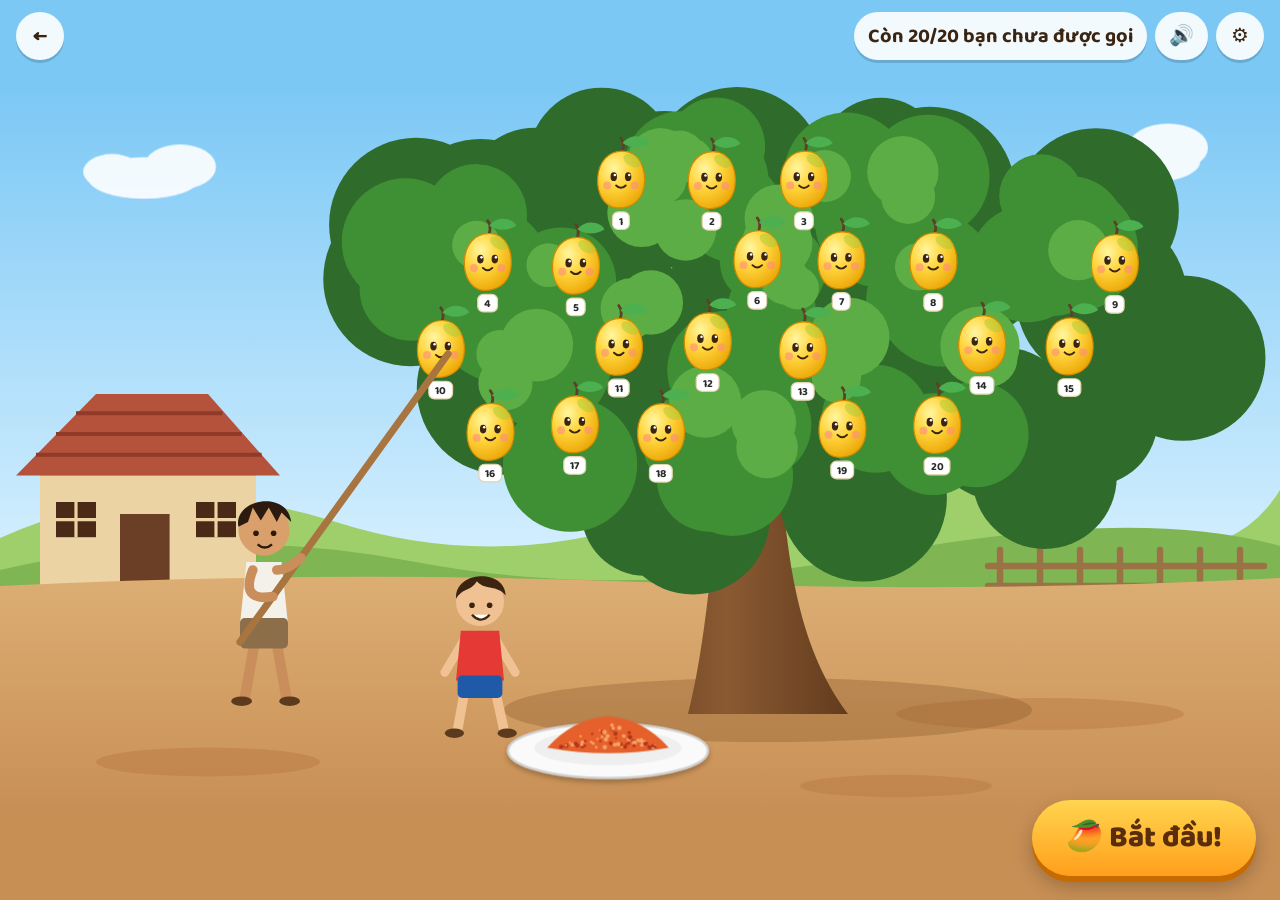
==== docs/games/xoai/index.html @ c963adde "Add mango tree picker game" ====
<!doctype html>
<html lang="vi">
<head>
<meta charset="utf-8">
<meta name="viewport" content="width=device-width, initial-scale=1">
<title>Xoài rụng rồi!</title>
<link rel="icon" href="data:,">
<link rel="preconnect" href="https://fonts.googleapis.com">
<link rel="preconnect" href="https://fonts.gstatic.com" crossorigin>
<link href="https://fonts.googleapis.com/css2?family=Baloo+2:wght@500;700;800&display=swap" rel="stylesheet">
<link rel="stylesheet" href="style.css">
</head>
<body>
<svg id="scene" viewBox="0 0 1600 900" preserveAspectRatio="xMidYMid meet">
  <defs>
    <linearGradient id="sky" x1="0" y1="0" x2="0" y2="1">
      <stop offset="0" stop-color="#7cc8f5"/>
      <stop offset="1" stop-color="#d9f1ff"/>
    </linearGradient>
    <linearGradient id="ground" x1="0" y1="0" x2="0" y2="1">
      <stop offset="0" stop-color="#dcae74"/>
      <stop offset="1" stop-color="#c88f55"/>
    </linearGradient>
    <linearGradient id="trunk" x1="0" y1="0" x2="1" y2="0">
      <stop offset="0" stop-color="#5a3519"/>
      <stop offset=".45" stop-color="#8a5a32"/>
      <stop offset="1" stop-color="#4d2c13"/>
    </linearGradient>
    <radialGradient id="mango" cx=".35" cy=".3" r=".8">
      <stop offset="0" stop-color="#fff6a0"/>
      <stop offset=".45" stop-color="#ffd43b"/>
      <stop offset="1" stop-color="#e9a000"/>
    </radialGradient>
    <filter id="glow" x="-50%" y="-50%" width="200%" height="200%">
      <feDropShadow dx="0" dy="0" stdDeviation="8" flood-color="#fff59d" flood-opacity="1"/>
    </filter>
    <filter id="soft" x="-20%" y="-20%" width="140%" height="140%">
      <feDropShadow dx="0" dy="4" stdDeviation="3" flood-color="#000" flood-opacity=".25"/>
    </filter>
  </defs>

  <rect width="1600" height="620" fill="url(#sky)"/>
  <g fill="#fff" opacity=".9">
    <g transform="translate(180 110)"><ellipse rx="70" ry="26"/><ellipse cx="45" cy="-14" rx="45" ry="28"/><ellipse cx="-40" cy="-8" rx="36" ry="22"/></g>
    <g transform="translate(1420 90)"><ellipse rx="80" ry="28"/><ellipse cx="40" cy="-18" rx="50" ry="30"/><ellipse cx="-46" cy="-6" rx="38" ry="22"/></g>
    <g transform="translate(760 60) scale(.7)"><ellipse rx="70" ry="26"/><ellipse cx="45" cy="-14" rx="45" ry="28"/></g>
  </g>
  <path d="M0 560 Q200 470 420 540 T860 520 T1300 530 T1600 500 V640 H0Z" fill="#9fcf6a"/>
  <path d="M0 600 Q260 540 520 590 T1100 580 T1600 570 V660 H0Z" fill="#7fb653"/>

  <g id="house">
    <rect x="50" y="470" width="270" height="160" fill="#ecd3a3"/>
    <rect x="50" y="470" width="270" height="12" fill="#cfae78"/>
    <rect x="150" y="530" width="62" height="100" fill="#6b3e26"/>
    <rect x="245" y="515" width="50" height="44" fill="#4a2a17"/>
    <path d="M245 537 H295 M270 515 V559" stroke="#ecd3a3" stroke-width="4"/>
    <rect x="70" y="515" width="50" height="44" fill="#4a2a17"/>
    <path d="M70 537 H120 M95 515 V559" stroke="#ecd3a3" stroke-width="4"/>
    <path d="M20 482 L120 380 H260 L350 482Z" fill="#b5523b"/>
    <path d="M45 456 H327 M70 430 H302 M95 404 H278" stroke="#8f3b28" stroke-width="5"/>
  </g>
  <g id="fence" stroke="#9b7146" stroke-width="8" stroke-linecap="round">
    <path d="M1250 640 V575 M1300 640 V575 M1350 640 V575 M1400 640 V575 M1450 640 V575 M1500 640 V575 M1550 640 V575 M1235 595 H1580 M1235 620 H1580"/>
  </g>

  <path d="M0 620 Q400 600 800 615 T1600 610 V900 H0Z" fill="url(#ground)"/>
  <g fill="#b97d45" opacity=".5">
    <ellipse cx="260" cy="840" rx="140" ry="18"/>
    <ellipse cx="1300" cy="780" rx="180" ry="20"/>
    <ellipse cx="1120" cy="870" rx="120" ry="14"/>
  </g>
  <ellipse cx="960" cy="775" rx="330" ry="40" fill="#8b5a2b" opacity=".35"/>

  <path id="trunk-shape" fill="url(#trunk)" d="M860 780 C880 700 890 600 900 470 C850 440 790 420 720 400 L730 380 C800 395 860 410 905 435 C905 380 900 330 890 290 L930 285 C940 330 945 380 950 430 C990 390 1050 360 1130 340 L1140 362 C1070 385 1010 420 975 470 C985 600 1000 700 1060 780Z"/>
  <g id="canopy"></g>
  <g id="tree-mangoes"></g>
  <g id="tree-labels"></g>

  <g id="redkid">
    <path d="M580 755 L572 800 M620 755 L630 800" stroke="#f0c193" stroke-width="12" stroke-linecap="round"/>
    <ellipse cx="568" cy="804" rx="12" ry="6" fill="#5b3a1e"/>
    <ellipse cx="634" cy="804" rx="12" ry="6" fill="#5b3a1e"/>
    <g class="arms-down" stroke="#f0c193" stroke-width="11" stroke-linecap="round" fill="none">
      <path d="M582 684 L556 728"/><path d="M618 684 L644 728"/>
    </g>
    <g class="arms-up" stroke="#f0c193" stroke-width="11" stroke-linecap="round" fill="none">
      <path d="M582 684 L560 630"/><path d="M618 684 L642 630"/>
    </g>
    <path d="M576 676 H624 L630 738 H570Z" fill="#e53935"/>
    <rect x="572" y="732" width="56" height="28" rx="6" fill="#1e5aa8"/>
    <circle cx="600" cy="640" r="30" fill="#f0c193"/>
    <path d="M570 636 C568 600 632 598 632 632 C622 618 606 626 596 614 C590 626 578 622 570 636Z" fill="#3b2410"/>
    <circle cx="590" cy="644" r="3.5" fill="#3b2410"/>
    <circle cx="612" cy="644" r="3.5" fill="#3b2410"/>
    <path d="M590 656 Q601 668 612 656" stroke="#3b2410" stroke-width="3" fill="#fff"/>
  </g>

  <g id="beo">
    <path d="M318 692 L306 760 M346 692 L358 760" stroke="#c98e5c" stroke-width="13" stroke-linecap="round"/>
    <ellipse cx="302" cy="764" rx="13" ry="6" fill="#5b3a1e"/>
    <ellipse cx="362" cy="764" rx="13" ry="6" fill="#5b3a1e"/>
    <path d="M308 590 H352 L360 668 H300Z" fill="#f4f1ea"/>
    <rect x="300" y="660" width="60" height="38" rx="6" fill="#8d6e4a"/>
    <circle cx="330" cy="550" r="32" fill="#d9a06c"/>
    <path d="M298 546 C292 510 360 500 364 540 L352 528 L346 540 L336 522 L326 538 L316 522 L310 540Z" fill="#2b1a0d"/>
    <circle cx="320" cy="554" r="3.5" fill="#2b1a0d"/>
    <circle cx="342" cy="554" r="3.5" fill="#2b1a0d"/>
    <path id="beo-mouth" d="M322 568 Q331 576 340 568" stroke="#2b1a0d" stroke-width="3" fill="none"/>
  </g>
  <line id="pole" x1="0" y1="0" x2="0" y2="0" stroke="#a8743f" stroke-width="9" stroke-linecap="round"/>
  <g id="beo-arms" stroke="#c98e5c" stroke-width="12" stroke-linecap="round" fill="none">
    <path id="arm1"/><path id="arm2"/>
  </g>

  <g id="plate" filter="url(#soft)">
    <ellipse cx="760" cy="826" rx="125" ry="34" fill="#fafafa" stroke="#d0d0d0" stroke-width="3"/>
    <ellipse cx="760" cy="822" rx="92" ry="22" fill="#efefef"/>
    <path d="M684 822 Q716 786 760 783 Q804 786 836 822 Q760 836 684 822Z" fill="#e5602b"/>
    <g id="speckles"></g>
  </g>
  <g id="fallen"></g>
  <g id="particles"></g>
  <g id="bubbles"></g>
  <text id="shout" x="800" y="420" text-anchor="middle"></text>
</svg>

<div class="hud top-left"><a class="chip" href="../../" aria-label="Home">←</a></div>
<div class="hud top-right">
  <span id="counter" class="chip"></span>
  <button id="mute" class="chip" type="button">🔊</button>
  <button id="open-settings" class="chip" type="button">⚙️</button>
</div>
<button id="shake" class="shake" type="button"></button>

<div id="result" class="overlay" hidden>
  <div class="card">
    <div class="ribbon" data-s="fallen"></div>
    <div id="result-names" class="names"></div>
    <button id="next" class="next" type="button" data-s="next"></button>
  </div>
</div>

<dialog id="settings">
  <div class="dlg-head">
    <h2><span data-s="players"></span> <small id="total"></small></h2>
    <button id="close-settings" class="chip" type="button">✕</button>
  </div>
  <div class="pills">
    <label><input type="radio" name="mode" value="num"> <span data-s="modeNum"></span></label>
    <label><input type="radio" name="mode" value="name"> <span data-s="modeName"></span></label>
  </div>
  <div id="num-box">
    <div class="numhead"><span data-s="numCount"></span><output id="num-out"></output></div>
    <input id="num-range" type="range" min="2" max="50">
  </div>
  <div id="name-box">
    <textarea id="names" rows="10" spellcheck="false"></textarea>
    <p class="hint" data-s="namesHint"></p>
  </div>
  <div class="pills">
    <label><input type="radio" name="per-round" value="1"> 🥭</label>
    <label><input type="radio" name="per-round" value="2"> 🥭🥭</label>
    <label><input type="radio" name="per-round" value="3"> 🥭🥭🥭</label>
  </div>
  <label class="row"><input id="no-repeat" type="checkbox"> <span data-s="noRepeat"></span></label>
  <div class="dlg-head">
    <h3 data-s="history"></h3>
    <button id="regrow" type="button" data-s="regrow"></button>
  </div>
  <ol id="history"></ol>
</dialog>

<div id="toast" class="toast" hidden></div>
<script src="game.js"></script>
</body>
</html>
---- docs/games/xoai/style.css ----
* { box-sizing: border-box; }
[hidden] { display: none !important; }
html, body { height: 100%; }
body {
  margin: 0;
  overflow: hidden;
  font-family: "Baloo 2", system-ui, sans-serif;
  background: linear-gradient(#7cc8f5 0 50%, #c88f55 50% 100%);
  color: #3b2410;
}
#scene { display: block; width: 100vw; height: 100vh; user-select: none; }

.mango .body { transform-box: fill-box; transform-origin: 50% 0; animation: sway 3s ease-in-out infinite alternate; }
.mango .scared { display: none; }
.mango.hot .body { filter: url(#glow); animation: shiver .12s linear infinite alternate; }
.mango.hot .happy, .mango.fallen .happy { display: none; }
.mango.hot .scared, .mango.fallen .scared { display: inline; }
.label rect { fill: #fff; stroke: #e2d4ae; stroke-width: 1.5; }
.label text { font: 700 14px "Baloo 2", system-ui, sans-serif; fill: #2b2b2b; }
.mango.fallen .body { animation: none; filter: none; }
.label.fallen rect { fill: #d84339; stroke: #fff; stroke-width: 2; }
.label.fallen text { fill: #fff; }

@keyframes sway { from { transform: rotate(-4deg); } to { transform: rotate(4deg); } }
@keyframes shiver { from { transform: rotate(-9deg); } to { transform: rotate(9deg); } }

#redkid .arms-up { display: none; }
#redkid.cheer .arms-up { display: inline; }
#redkid.cheer .arms-down { display: none; }
#redkid.cheer, #beo.cheer { animation: hop .35s ease-in-out infinite alternate; }
@keyframes hop { to { transform: translateY(-14px); } }

.bubble rect { fill: #fff; stroke: #3b2410; stroke-width: 2.5; }
.bubble path { fill: #fff; stroke: #3b2410; stroke-width: 2.5; }
.bubble text { font: 700 22px "Baloo 2", system-ui, sans-serif; fill: #3b2410; }

#shout {
  font: 800 120px "Baloo 2", system-ui, sans-serif;
  fill: #ffd23f;
  stroke: #5a2d0c;
  stroke-width: 12px;
  stroke-linejoin: round;
  paint-order: stroke;
  transform-box: fill-box;
  transform-origin: center;
  opacity: 0;
}
#shout.pop { animation: pop .9s ease-out forwards; }
@keyframes pop {
  0% { opacity: 0; transform: scale(.3) rotate(-8deg); }
  20% { opacity: 1; transform: scale(1.15) rotate(3deg); }
  35% { transform: scale(1) rotate(0); }
  80% { opacity: 1; }
  100% { opacity: 0; transform: scale(1.05); }
}

.hud { position: fixed; top: calc(12px + env(safe-area-inset-top, 0px)); display: flex; gap: 8px; }
.top-left { left: 16px; }
.top-right { right: 16px; }
.chip {
  display: inline-flex;
  align-items: center;
  justify-content: center;
  min-width: 48px;
  height: 48px;
  padding: 0 14px;
  border: 0;
  border-radius: 24px;
  background: rgba(255, 255, 255, .9);
  box-shadow: 0 3px 0 rgba(0, 0, 0, .15);
  font: 700 20px "Baloo 2", system-ui, sans-serif;
  color: #3b2410;
  text-decoration: none;
  cursor: pointer;
}
#counter:empty { display: none; }

.shake {
  position: fixed;
  right: 24px;
  bottom: calc(24px + env(safe-area-inset-bottom, 0px));
  padding: 14px 34px;
  border: 0;
  border-radius: 40px;
  background: linear-gradient(#ffd54f, #ff9f1c);
  box-shadow: 0 6px 0 #c76a00, 0 10px 20px rgba(0, 0, 0, .25);
  font: 800 30px "Baloo 2", system-ui, sans-serif;
  color: #5a2d0c;
  cursor: pointer;
}
.shake:active { transform: translateY(4px); box-shadow: 0 2px 0 #c76a00; }
.shake:disabled { opacity: .55; cursor: default; }

.overlay {
  position: fixed;
  inset: 0;
  display: grid;
  place-items: center;
  padding: 16px;
  background: rgba(30, 20, 10, .45);
}
.card {
  position: relative;
  width: min(640px, 100%);
  padding: 56px 32px 40px;
  border-radius: 28px;
  background: #fffdf6;
  box-shadow: 0 16px 40px rgba(0, 0, 0, .35);
  text-align: center;
  animation: card-in .35s cubic-bezier(.2, 1.6, .5, 1);
}
.card::after {
  content: "";
  position: absolute;
  left: 24px;
  right: 24px;
  bottom: 14px;
  height: 8px;
  background: radial-gradient(circle, #d84339 2px, transparent 2.5px) 0 0 / 14px 8px repeat-x;
  opacity: .6;
}
@keyframes card-in { from { transform: scale(.6); opacity: 0; } }
.ribbon {
  position: absolute;
  top: -18px;
  left: 50%;
  transform: translateX(-50%);
  padding: 4px 22px;
  border-radius: 20px;
  background: #d84339;
  color: #fff;
  font-weight: 800;
  font-size: 22px;
  text-transform: uppercase;
  white-space: nowrap;
}
.names { font-size: clamp(34px, 6vw, 60px); font-weight: 800; line-height: 1.2; color: #c62828; }
.next {
  margin-top: 28px;
  padding: 10px 40px;
  border: 0;
  border-radius: 30px;
  background: linear-gradient(#66bb6a, #2e7d32);
  box-shadow: 0 5px 0 #1b5e20;
  color: #fff;
  font: 800 26px "Baloo 2", system-ui, sans-serif;
  cursor: pointer;
}

dialog {
  width: min(560px, calc(100vw - 32px));
  border: 0;
  border-radius: 20px;
  padding: 24px;
  font-family: inherit;
  color: inherit;
}
dialog::backdrop { background: rgba(30, 20, 10, .5); }
dialog { max-height: calc(100vh - 32px); }
dialog h2, dialog h3 { margin: 0; }
dialog h2 small { font-size: 16px; color: #8a7a5c; }
.dlg-head { display: flex; justify-content: space-between; align-items: center; gap: 12px; margin: 4px 0 14px; }
.pills { display: flex; flex-wrap: wrap; gap: 8px; margin-bottom: 14px; }
.pills label {
  display: flex;
  align-items: center;
  gap: 6px;
  padding: 5px 14px;
  border: 2px solid #e2d4ae;
  border-radius: 999px;
  font-size: 18px;
  font-weight: 700;
  cursor: pointer;
}
.pills label:has(input:checked) { border-color: #d84339; background: #fde9e4; }
.pills input { margin: 0; }
.numhead { display: flex; justify-content: space-between; align-items: baseline; font-size: 18px; font-weight: 700; }
.numhead output { font-size: 36px; font-weight: 800; color: #d84339; }
#num-range { width: 100%; accent-color: #d84339; margin-bottom: 14px; }
dialog label.row { display: flex; align-items: center; gap: 10px; margin-bottom: 14px; font-size: 18px; }
dialog textarea {
  display: block;
  width: 100%;
  padding: 10px;
  border: 2px solid #e2d4ae;
  border-radius: 12px;
  font: 500 18px "Baloo 2", system-ui, sans-serif;
  resize: vertical;
}
.hint { margin: 4px 0 14px; color: #8a7a5c; }
dialog input[type=checkbox] { transform: scale(1.3); }
#regrow {
  padding: 6px 18px;
  border: 0;
  border-radius: 22px;
  background: #fff3d6;
  color: #5a2d0c;
  font: 700 16px "Baloo 2", system-ui, sans-serif;
  cursor: pointer;
}
#history { margin: 0; padding: 8px 12px 8px 40px; border: 2px dashed #e2d4ae; border-radius: 14px; max-height: 200px; overflow: auto; font-size: 18px; }
#history:empty::before { content: attr(data-empty); color: #8a7a5c; margin-left: -28px; }

.toast {
  position: fixed;
  left: 50%;
  top: 80px;
  transform: translateX(-50%);
  max-width: calc(100vw - 32px);
  padding: 10px 22px;
  border-radius: 20px;
  background: #3b2410;
  color: #fff;
  font-size: 20px;
  font-weight: 700;
}
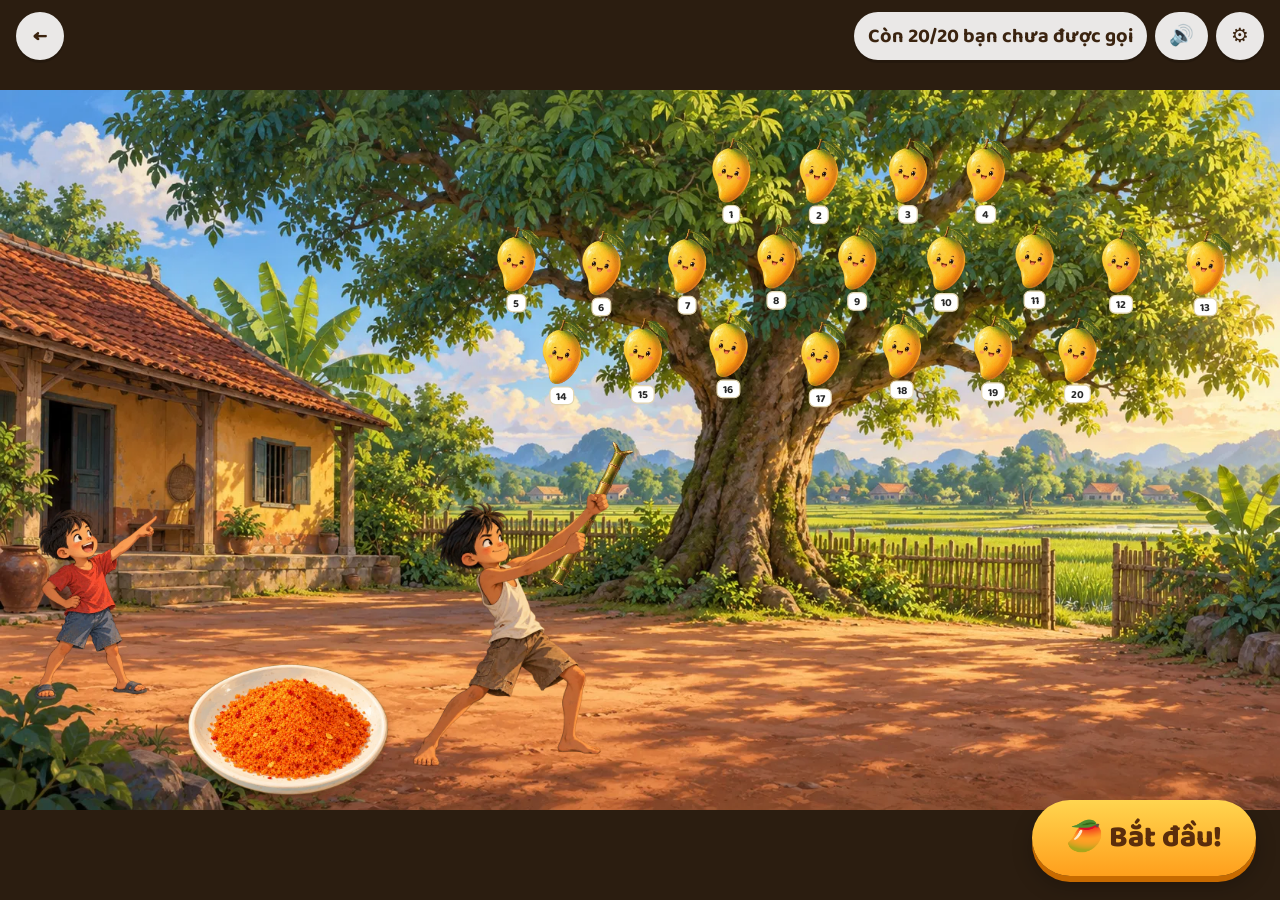
==== commit 2ad36602: "Replace drawn scene with painted art for the mango game" ====
--- a/docs/games/xoai/index.html
+++ b/docs/games/xoai/index.html
@@ -13,111 +13,34 @@
 <body>
 <svg id="scene" viewBox="0 0 1600 900" preserveAspectRatio="xMidYMid meet">
   <defs>
-    <linearGradient id="sky" x1="0" y1="0" x2="0" y2="1">
-      <stop offset="0" stop-color="#7cc8f5"/>
-      <stop offset="1" stop-color="#d9f1ff"/>
-    </linearGradient>
-    <linearGradient id="ground" x1="0" y1="0" x2="0" y2="1">
-      <stop offset="0" stop-color="#dcae74"/>
-      <stop offset="1" stop-color="#c88f55"/>
-    </linearGradient>
-    <linearGradient id="trunk" x1="0" y1="0" x2="1" y2="0">
-      <stop offset="0" stop-color="#5a3519"/>
-      <stop offset=".45" stop-color="#8a5a32"/>
-      <stop offset="1" stop-color="#4d2c13"/>
-    </linearGradient>
-    <radialGradient id="mango" cx=".35" cy=".3" r=".8">
-      <stop offset="0" stop-color="#fff6a0"/>
-      <stop offset=".45" stop-color="#ffd43b"/>
-      <stop offset="1" stop-color="#e9a000"/>
-    </radialGradient>
     <filter id="glow" x="-50%" y="-50%" width="200%" height="200%">
       <feDropShadow dx="0" dy="0" stdDeviation="8" flood-color="#fff59d" flood-opacity="1"/>
     </filter>
     <filter id="soft" x="-20%" y="-20%" width="140%" height="140%">
-      <feDropShadow dx="0" dy="4" stdDeviation="3" flood-color="#000" flood-opacity=".25"/>
+      <feDropShadow dx="0" dy="6" stdDeviation="5" flood-color="#3b1d05" flood-opacity=".35"/>
     </filter>
   </defs>
 
-  <rect width="1600" height="620" fill="url(#sky)"/>
-  <g fill="#fff" opacity=".9">
-    <g transform="translate(180 110)"><ellipse rx="70" ry="26"/><ellipse cx="45" cy="-14" rx="45" ry="28"/><ellipse cx="-40" cy="-8" rx="36" ry="22"/></g>
-    <g transform="translate(1420 90)"><ellipse rx="80" ry="28"/><ellipse cx="40" cy="-18" rx="50" ry="30"/><ellipse cx="-46" cy="-6" rx="38" ry="22"/></g>
-    <g transform="translate(760 60) scale(.7)"><ellipse rx="70" ry="26"/><ellipse cx="45" cy="-14" rx="45" ry="28"/></g>
-  </g>
-  <path d="M0 560 Q200 470 420 540 T860 520 T1300 530 T1600 500 V640 H0Z" fill="#9fcf6a"/>
-  <path d="M0 600 Q260 540 520 590 T1100 580 T1600 570 V660 H0Z" fill="#7fb653"/>
-
-  <g id="house">
-    <rect x="50" y="470" width="270" height="160" fill="#ecd3a3"/>
-    <rect x="50" y="470" width="270" height="12" fill="#cfae78"/>
-    <rect x="150" y="530" width="62" height="100" fill="#6b3e26"/>
-    <rect x="245" y="515" width="50" height="44" fill="#4a2a17"/>
-    <path d="M245 537 H295 M270 515 V559" stroke="#ecd3a3" stroke-width="4"/>
-    <rect x="70" y="515" width="50" height="44" fill="#4a2a17"/>
-    <path d="M70 537 H120 M95 515 V559" stroke="#ecd3a3" stroke-width="4"/>
-    <path d="M20 482 L120 380 H260 L350 482Z" fill="#b5523b"/>
-    <path d="M45 456 H327 M70 430 H302 M95 404 H278" stroke="#8f3b28" stroke-width="5"/>
-  </g>
-  <g id="fence" stroke="#9b7146" stroke-width="8" stroke-linecap="round">
-    <path d="M1250 640 V575 M1300 640 V575 M1350 640 V575 M1400 640 V575 M1450 640 V575 M1500 640 V575 M1550 640 V575 M1235 595 H1580 M1235 620 H1580"/>
-  </g>
-
-  <path d="M0 620 Q400 600 800 615 T1600 610 V900 H0Z" fill="url(#ground)"/>
-  <g fill="#b97d45" opacity=".5">
-    <ellipse cx="260" cy="840" rx="140" ry="18"/>
-    <ellipse cx="1300" cy="780" rx="180" ry="20"/>
-    <ellipse cx="1120" cy="870" rx="120" ry="14"/>
-  </g>
-  <ellipse cx="960" cy="775" rx="330" ry="40" fill="#8b5a2b" opacity=".35"/>
-
-  <path id="trunk-shape" fill="url(#trunk)" d="M860 780 C880 700 890 600 900 470 C850 440 790 420 720 400 L730 380 C800 395 860 410 905 435 C905 380 900 330 890 290 L930 285 C940 330 945 380 950 430 C990 390 1050 360 1130 340 L1140 362 C1070 385 1010 420 975 470 C985 600 1000 700 1060 780Z"/>
-  <g id="canopy"></g>
+  <image href="art/background.webp" width="1600" height="900" preserveAspectRatio="none"/>
   <g id="tree-mangoes"></g>
   <g id="tree-labels"></g>
 
-  <g id="redkid">
-    <path d="M580 755 L572 800 M620 755 L630 800" stroke="#f0c193" stroke-width="12" stroke-linecap="round"/>
-    <ellipse cx="568" cy="804" rx="12" ry="6" fill="#5b3a1e"/>
-    <ellipse cx="634" cy="804" rx="12" ry="6" fill="#5b3a1e"/>
-    <g class="arms-down" stroke="#f0c193" stroke-width="11" stroke-linecap="round" fill="none">
-      <path d="M582 684 L556 728"/><path d="M618 684 L644 728"/>
+  <g id="redkid" transform="translate(120 762)">
+    <g class="hop">
+      <image class="idle" href="art/kid-point.webp" x="-78.4" y="-240" width="156.7" height="240"/>
+      <image class="cheer" href="art/kid-cheer.webp" x="-84.9" y="-281" width="169.8" height="251.2"/>
     </g>
-    <g class="arms-up" stroke="#f0c193" stroke-width="11" stroke-linecap="round" fill="none">
-      <path d="M582 684 L560 630"/><path d="M618 684 L642 630"/>
-    </g>
-    <path d="M576 676 H624 L630 738 H570Z" fill="#e53935"/>
-    <rect x="572" y="732" width="56" height="28" rx="6" fill="#1e5aa8"/>
-    <circle cx="600" cy="640" r="30" fill="#f0c193"/>
-    <path d="M570 636 C568 600 632 598 632 632 C622 618 606 626 596 614 C590 626 578 622 570 636Z" fill="#3b2410"/>
-    <circle cx="590" cy="644" r="3.5" fill="#3b2410"/>
-    <circle cx="612" cy="644" r="3.5" fill="#3b2410"/>
-    <path d="M590 656 Q601 668 612 656" stroke="#3b2410" stroke-width="3" fill="#fff"/>
   </g>
 
   <g id="beo">
-    <path d="M318 692 L306 760 M346 692 L358 760" stroke="#c98e5c" stroke-width="13" stroke-linecap="round"/>
-    <ellipse cx="302" cy="764" rx="13" ry="6" fill="#5b3a1e"/>
-    <ellipse cx="362" cy="764" rx="13" ry="6" fill="#5b3a1e"/>
-    <path d="M308 590 H352 L360 668 H300Z" fill="#f4f1ea"/>
-    <rect x="300" y="660" width="60" height="38" rx="6" fill="#8d6e4a"/>
-    <circle cx="330" cy="550" r="32" fill="#d9a06c"/>
-    <path d="M298 546 C292 510 360 500 364 540 L352 528 L346 540 L336 522 L326 538 L316 522 L310 540Z" fill="#2b1a0d"/>
-    <circle cx="320" cy="554" r="3.5" fill="#2b1a0d"/>
-    <circle cx="342" cy="554" r="3.5" fill="#2b1a0d"/>
-    <path id="beo-mouth" d="M322 568 Q331 576 340 568" stroke="#2b1a0d" stroke-width="3" fill="none"/>
-  </g>
-  <line id="pole" x1="0" y1="0" x2="0" y2="0" stroke="#a8743f" stroke-width="9" stroke-linecap="round"/>
-  <g id="beo-arms" stroke="#c98e5c" stroke-width="12" stroke-linecap="round" fill="none">
-    <path id="arm1"/><path id="arm2"/>
+    <g class="hop">
+      <g id="pole"><image href="art/pole.webp" y="-52" width="2103" height="105" preserveAspectRatio="none"/></g>
+      <image class="ready" href="art/beo-ready.webp" x="-167.6" y="-340" width="335.1" height="340"/>
+      <image class="poke" href="art/beo-poke.webp" x="-167.6" y="-340" width="335.1" height="340"/>
+    </g>
   </g>
 
-  <g id="plate" filter="url(#soft)">
-    <ellipse cx="760" cy="826" rx="125" ry="34" fill="#fafafa" stroke="#d0d0d0" stroke-width="3"/>
-    <ellipse cx="760" cy="822" rx="92" ry="22" fill="#efefef"/>
-    <path d="M684 822 Q716 786 760 783 Q804 786 836 822 Q760 836 684 822Z" fill="#e5602b"/>
-    <g id="speckles"></g>
-  </g>
+  <image id="plate" href="art/plate.webp" x="235" y="718" width="250" height="163" filter="url(#soft)"/>
   <g id="fallen"></g>
   <g id="particles"></g>
   <g id="bubbles"></g>
--- a/docs/games/xoai/style.css
+++ b/docs/games/xoai/style.css
@@ -5,7 +5,7 @@
   margin: 0;
   overflow: hidden;
   font-family: "Baloo 2", system-ui, sans-serif;
-  background: linear-gradient(#7cc8f5 0 50%, #c88f55 50% 100%);
+  background: #2b1d10;
   color: #3b2410;
 }
 #scene { display: block; width: 100vw; height: 100vh; user-select: none; }
@@ -24,10 +24,10 @@
 @keyframes sway { from { transform: rotate(-4deg); } to { transform: rotate(4deg); } }
 @keyframes shiver { from { transform: rotate(-9deg); } to { transform: rotate(9deg); } }
 
-#redkid .arms-up { display: none; }
-#redkid.cheer .arms-up { display: inline; }
-#redkid.cheer .arms-down { display: none; }
-#redkid.cheer, #beo.cheer { animation: hop .35s ease-in-out infinite alternate; }
+#redkid .cheer, #beo .poke { display: none; }
+#redkid.cheer .cheer, #beo.poking .poke { display: inline; }
+#redkid.cheer .idle, #beo.poking .ready { display: none; }
+#redkid.cheer .hop, #beo.cheer .hop { animation: hop .35s ease-in-out infinite alternate; }
 @keyframes hop { to { transform: translateY(-14px); } }
 
 .bubble rect { fill: #fff; stroke: #3b2410; stroke-width: 2.5; }
